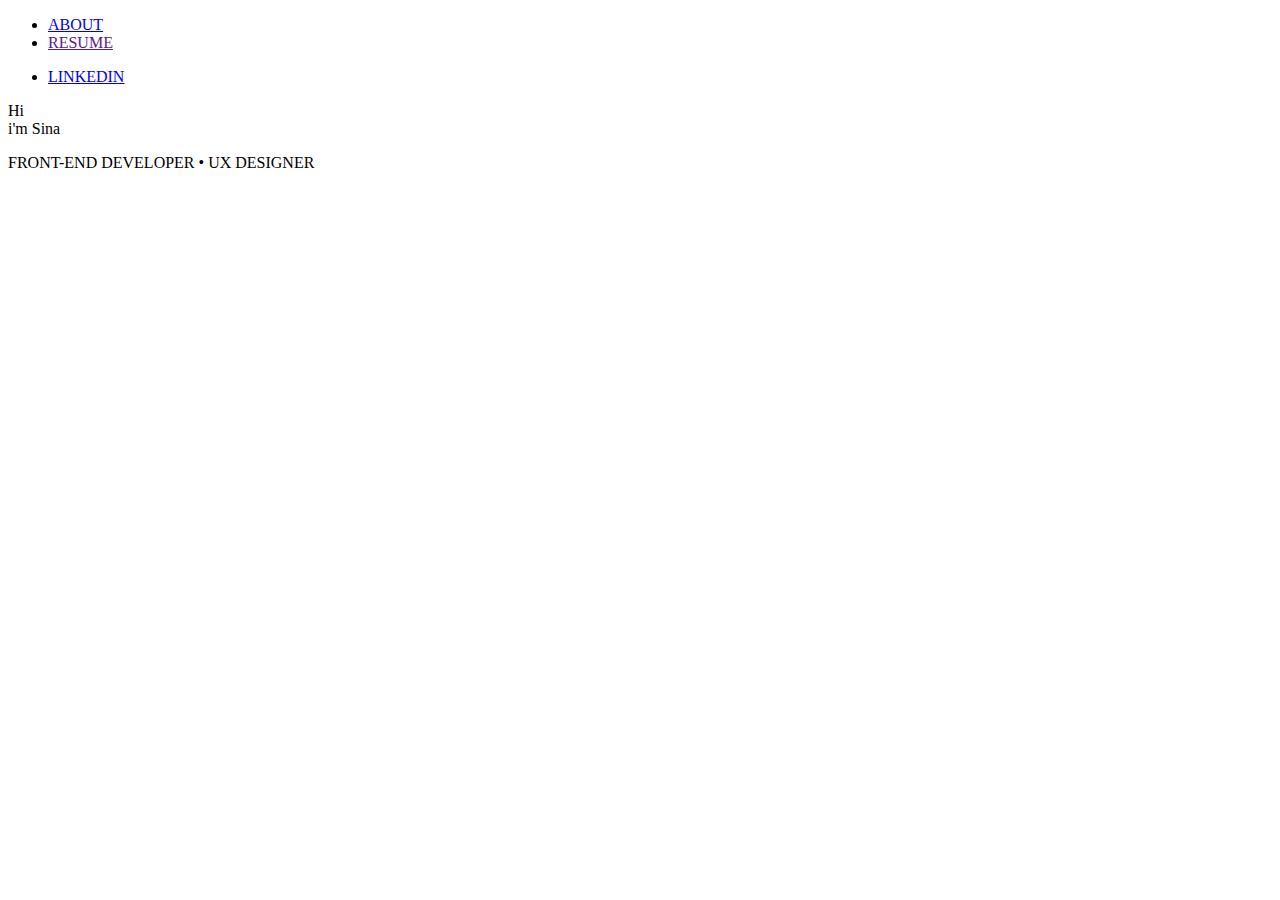
==== index.html @ afca5e17 "Add files via upload" ====
<!DOCTYPE html>
<html lang="en">
<head>
    <meta charset="UTF-8">
    <meta name="viewport" content="width=device-width, initial-scale=1.0">
    <link rel="stylesheet" href="style/style.css">
    <script src="script/proj.js" defer></script>
    <title>SHARIFI</title>
    <link rel="icon" type="image/x-icon" href="images/memoji.png">
</head>
<body>
    <div class="split left">
            
            <div class="div1">
                <ul class="connect">
                    <li><a href="template/about.html">ABOUT</a></li>
                    <li><a href="">RESUME</a></li>
                    <li><a href="https://www.linkedin.com/in/sina-sharifi-b29a3a283/" target="_blank"><p>LINKEDIN</p></a></li>
                </ul>
            </div>
            <div class="div3"><span class="Hi">Hi</span><br><span class="name">i'm Sina</span></div>
            
            <div class="div5"><p>FRONT-END DEVELOPER • UX DESIGNER </p></div>
        
      </div>
      
      <div class="split right">
        <div class="parent4">
          <div class="div21"><a href="template/studimeals.html"><img src="images/studimeals2.jpg" alt="" srcset=""></a></div>
          <div class="div22"><a href="template/erion.html"><img src="images/erion kapaj.jpg" alt="" srcset=""></a></div>
          <div class="div23"><a href="template/photography.html"><img src="images/sis.jpg" alt="" srcset=""></a></div>
          <div class="div24"><a href="template/content.html"><img src="images/ffhfh.jpg" alt=""></a></div>
          </div>
    </div>
    
</body>
</html>
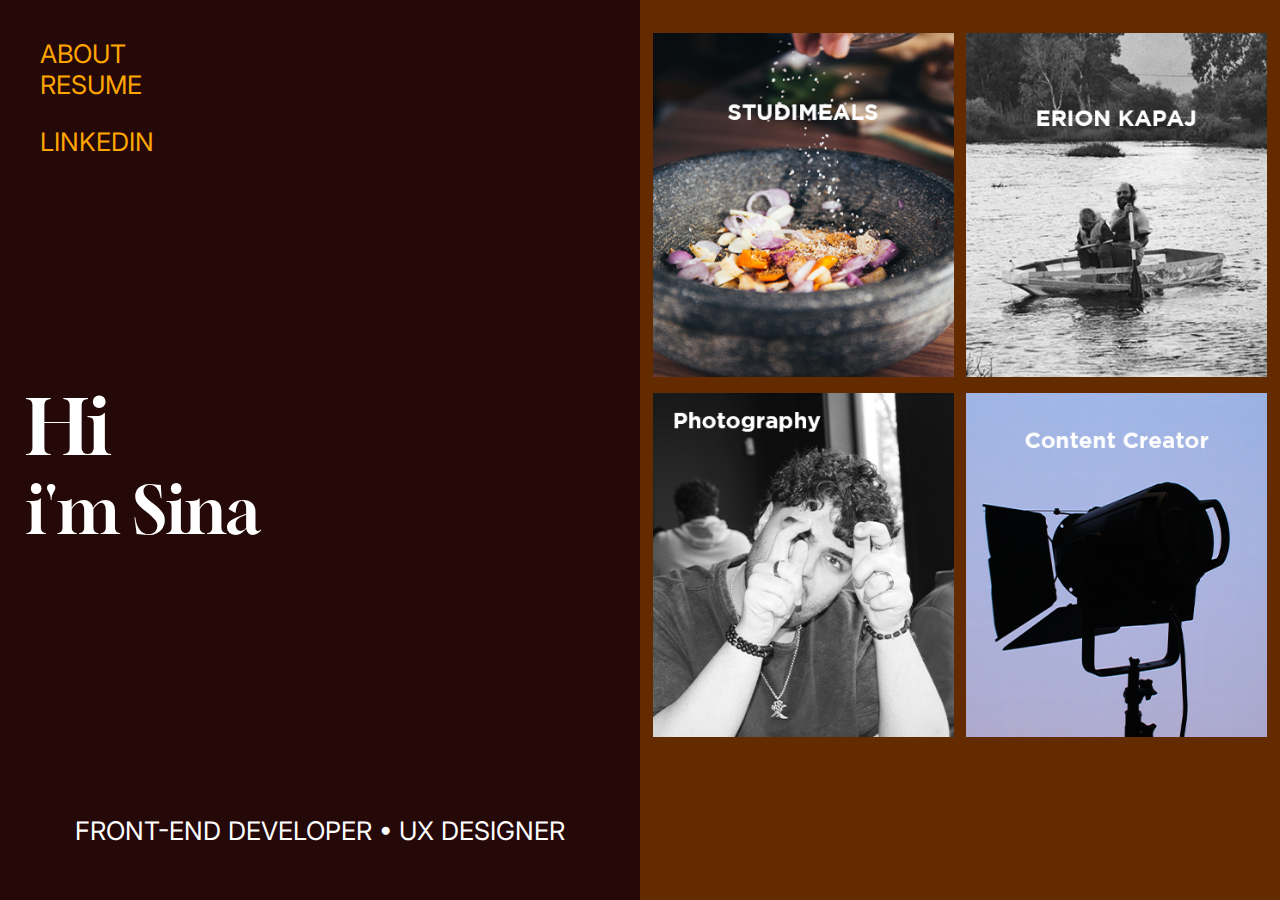
==== commit 9c1e175a: "Add files via upload" ====
--- a/index.html
+++ b/index.html
@@ -3,17 +3,17 @@
 <head>
     <meta charset="UTF-8">
     <meta name="viewport" content="width=device-width, initial-scale=1.0">
-    <link rel="stylesheet" href="style/style.css">
-    <script src="script/proj.js" defer></script>
+    <link rel="stylesheet" href="style.css">
+    <script src="proj.js" defer></script>
     <title>SHARIFI</title>
-    <link rel="icon" type="image/x-icon" href="images/memoji.png">
+    <link rel="icon" type="image/x-icon" href="memoji.png">
 </head>
 <body>
     <div class="split left">
             
             <div class="div1">
                 <ul class="connect">
-                    <li><a href="template/about.html">ABOUT</a></li>
+                    <li><a href="about.html">ABOUT</a></li>
                     <li><a href="">RESUME</a></li>
                     <li><a href="https://www.linkedin.com/in/sina-sharifi-b29a3a283/" target="_blank"><p>LINKEDIN</p></a></li>
                 </ul>
@@ -26,10 +26,10 @@
       
       <div class="split right">
         <div class="parent4">
-          <div class="div21"><a href="template/studimeals.html"><img src="images/studimeals2.jpg" alt="" srcset=""></a></div>
-          <div class="div22"><a href="template/erion.html"><img src="images/erion kapaj.jpg" alt="" srcset=""></a></div>
-          <div class="div23"><a href="template/photography.html"><img src="images/sis.jpg" alt="" srcset=""></a></div>
-          <div class="div24"><a href="template/content.html"><img src="images/ffhfh.jpg" alt=""></a></div>
+          <div class="div21"><a href="studimeals.html"><img src="studimeals2.jpg" alt="" srcset=""></a></div>
+          <div class="div22"><a href="erion.html"><img src="erion kapaj.jpg" alt="" srcset=""></a></div>
+          <div class="div23"><a href="photography.html"><img src="sis.jpg" alt="" srcset=""></a></div>
+          <div class="div24"><a href="content.html"><img src="ffhfh.jpg" alt=""></a></div>
           </div>
     </div>
     
--- a/style.css
+++ b/style.css
@@ -0,0 +1,155 @@
+@import url('https://fonts.googleapis.com/css2?family=Inter:wght@100..900&display=swap');
+@import url('https://fonts.googleapis.com/css2?family=Gloock&display=swap');
+
+.split {
+  height: 100%;
+  width: 50%;
+  position: fixed;
+  z-index: 1;
+  top: 0;
+  overflow-x: hidden;
+  padding-top: 20px;
+}
+
+/* Control the left side */
+.left {
+  left: 0;
+  background-color: #250808;
+}
+
+/* Control the right side */
+.right {
+  right: 0;
+  background-color: #642b01;
+}
+
+.left {
+  display: grid;
+  grid-template-columns: repeat(3, 1fr);
+  grid-template-rows: repeat(5, 1fr);
+  grid-column-gap: 0px;
+  grid-row-gap: 0px;
+  grid-area: 100%;
+}
+
+.div1 {
+  grid-area: 1 / 1 / 2 / 4;
+}
+
+.div2 {
+  grid-area: 2 / 3 / 3 / 4;
+}
+
+.div3 {
+  grid-area: 3 / 1 / 4 / 3;
+}
+
+.div4 {
+  grid-area: 4 / 1 / 5 / 3;
+}
+
+.div5 {
+  grid-area: 5 / 1 / 6 / 4;
+}
+
+.div1 {
+  display: flex;
+  align-items: center;
+  justify-content: first baseline;
+}
+
+.connect a {
+  font-family: "Inter", sans-serif;
+  text-decoration: none;
+  font-size: 2vw;
+  color: #FFA500;
+}
+
+.connect {
+  text-decoration: none;
+  list-style: none;
+}
+
+.connect a:hover {
+  text-decoration: underline;
+}
+
+.name {
+  display: inline;
+  font-family: "Gloock", serif;
+  font-size: 5vw;
+  color: #ffff;
+  margin: 0 0 0 2vw;
+}
+
+.Hi {
+  display: inline;
+  font-family: "Gloock", serif;
+  font-size: 6vw;
+  color: #ffff;
+  margin: 0 0 0 2vw;
+}
+
+.div5 {
+  display: flex;
+  justify-content: center;
+  align-items: center;
+  font-family: "Inter", sans-serif;
+  text-decoration: none;
+  font-size: 2vw;
+  color: #ffff;
+}
+
+/*.dark-mode .left {
+  background-color: #E1FFFA;
+}
+
+.dark-mode .right {
+  background-color: #2C4548;
+}
+
+.dark-mode .div5 {
+  color: #2C4548;
+}
+
+.dark-mode .Hi,
+.dark-mode .name,
+.dark-mode .connect a {
+  color: #2C4548;
+}
+
+.dark-mode .connect a:hover {
+  text-decoration: underline;
+}*/
+
+.parent4 {
+  display: grid;
+  grid-template-columns: repeat(2, 1fr);
+  grid-template-rows: repeat(2, 1fr);
+  grid-column-gap: 1vw;
+  grid-row-gap: 1vw;
+  margin: 1vw;
+}
+
+.parent4 img {
+  width: 100%;
+  height: auto;
+}
+
+.parent4 img:hover {
+  opacity: 0.8;
+}
+
+@media screen and (max-width: 768px) {
+  .left .Hi,
+  .left .name {
+    font-size: 8vw;
+  }
+.connect a{
+  font-size: 4vw;
+}
+  .right .parent4 {
+    grid-template-columns: repeat(1, 1fr);
+    grid-template-rows: repeat(3, 1fr);
+  }
+}